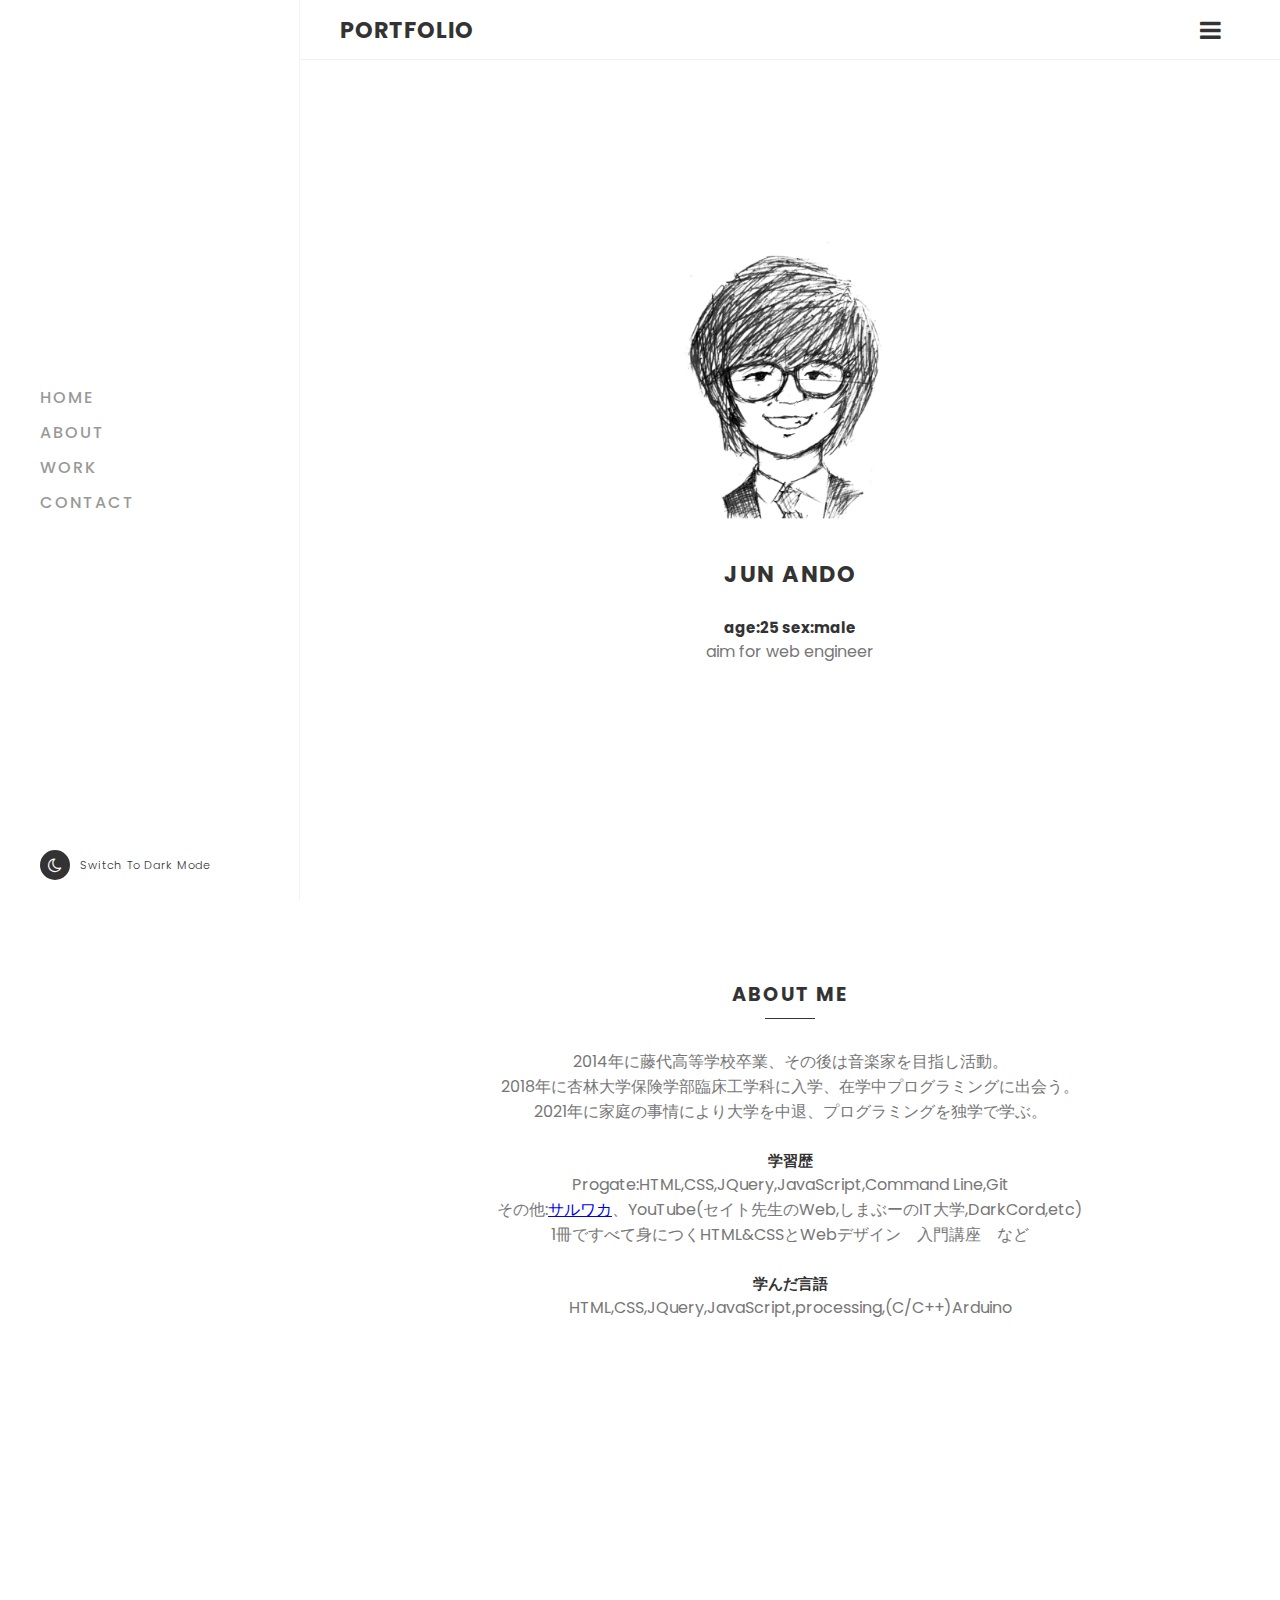
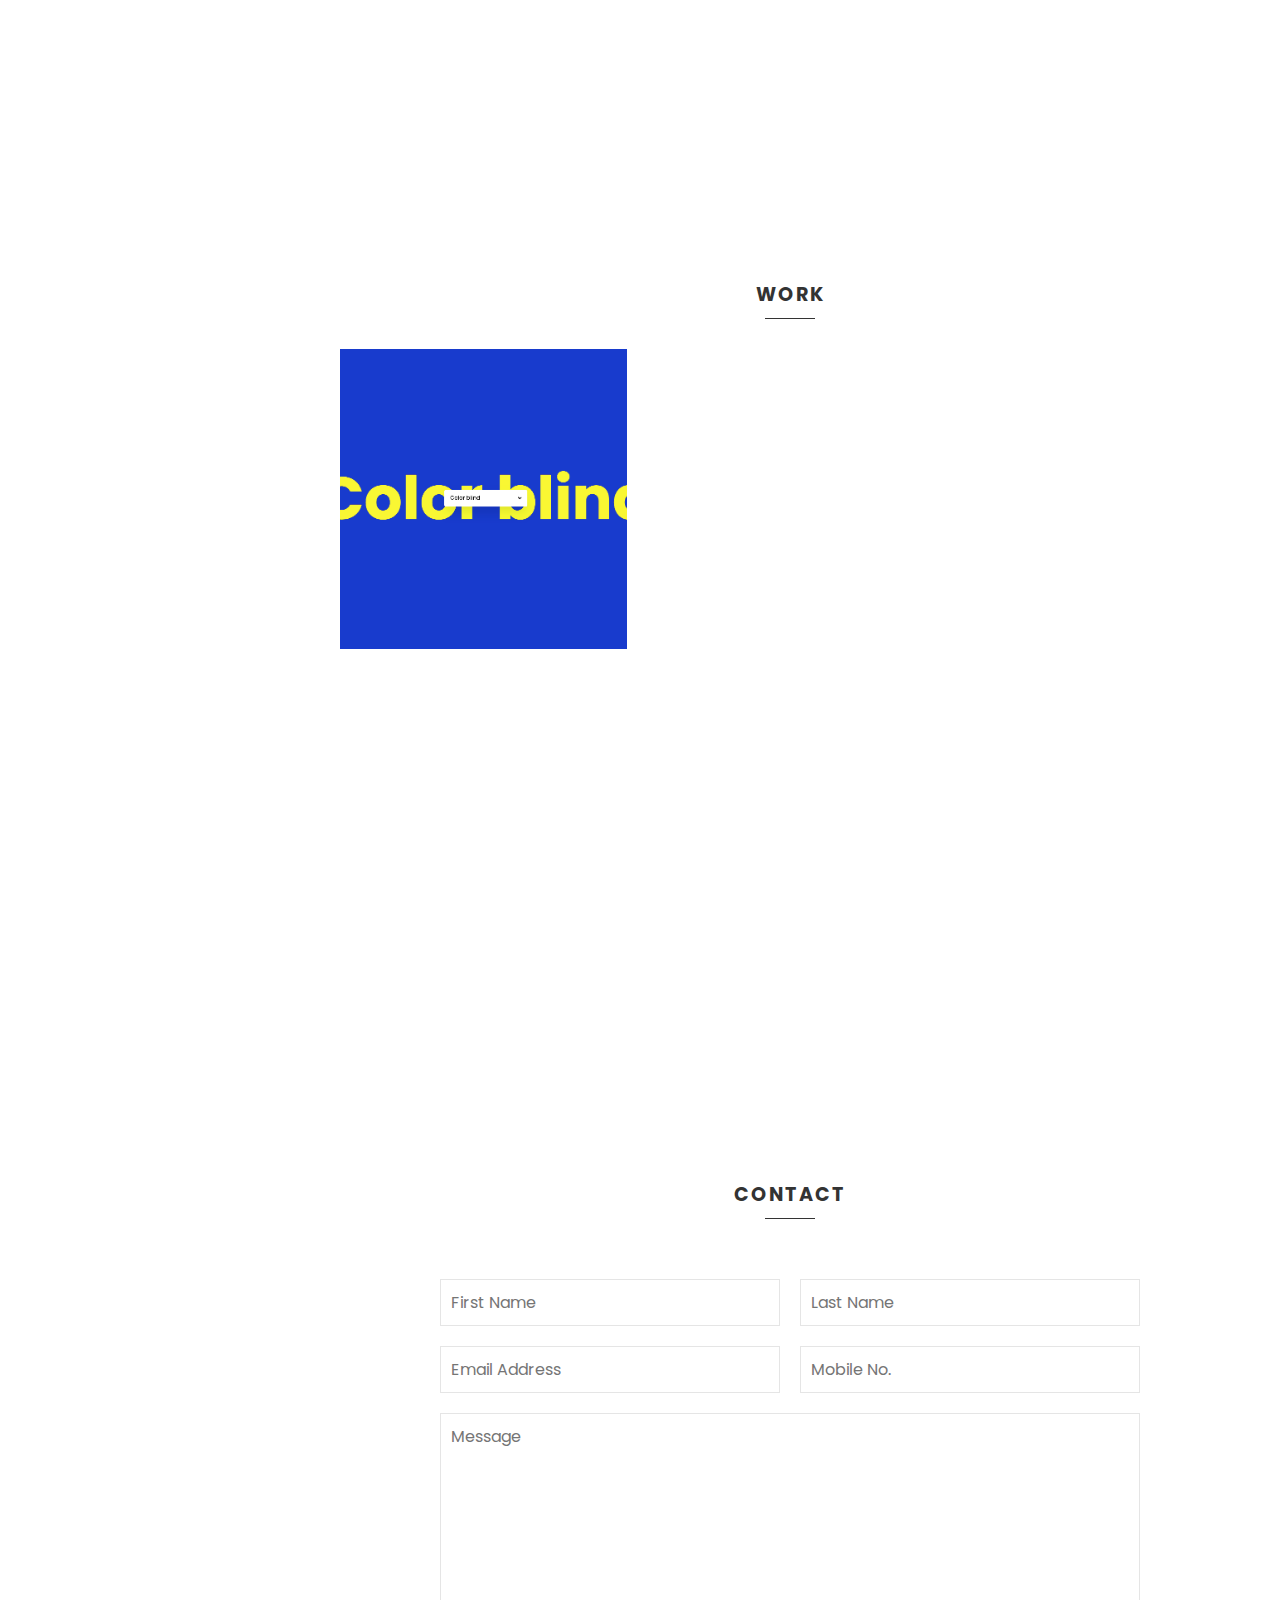
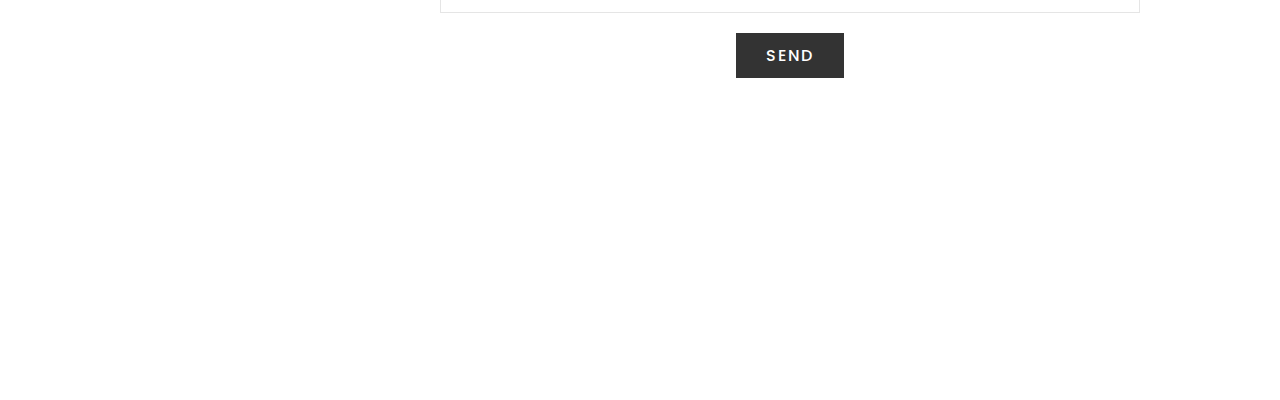
==== index.html @ 4589c66c "Add new" ====
<!DOCTYPE html>
<html>
  <head>
    <meta name="viewport" content="width=device-width, initial-scale=1.0" />
    <title>Complete Responsive Portfolio Website</title>
    <link
      rel="stylesheet"
      href="https://cdnjs.cloudflare.com/ajax/libs/font-awesome/4.7.0/css/font-awesome.css"
      integrity="sha512-5A8nwdMOWrSz20fDsjczgUidUBR8liPYU+WymTZP1lmY9G6Oc7HlZv156XqnsgNUzTyMefFTcsFH/tnJE/+xBg=="
      crossorigin="anonymous"
      referrerpolicy="no-referrer"
    />
    <link rel="stylesheet" type="text/css" href="style.css" />
  </head>
  <body>
    <div class="container">
      <div class="navigation">
        <ul>
          <li><a href="#banner" onclick="toggleMenu();">Home</a></li>
          <li><a href="#about" onclick="toggleMenu();">About</a></li>
          <li><a href="#work" onclick="toggleMenu();">Work</a></li>
          <li><a href="#contact" onclick="toggleMenu();">Contact</a></li>
        </ul>
        <div class="themeSwitch"></div>
      </div>
      <div class="main">
        <div class="topbar">
          <a href="#" class="logo">Portfolio</a>
          <div class="selecter">
            <div class="toggle">
              <i class="fa fa-bars" aria-hidden="true"></i>
            </div>
          </div>
        </div>

        <!-- banner -->
        <section class="banner" id="banner">
          <div class="content">
            <div class="imgBx">
              <img src="user.PNG" />
            </div>
            <h3>Jun Ando</h3>
            <br />
            <h5>age:25 sex:male</h5>
            <p>aim for web engineer</p>
          </div>
        </section>

        <!-- About -->
        <section class="about adjust" id="about">
          <div class="title">
            <h2>About Me</h2>
          </div>
          <div class="content">
            <div class="textBox">
              <h5></h5>
              <p>
                2014年に藤代高等学校卒業、その後は音楽家を目指し活動。
                <br />
                2018年に杏林大学保険学部臨床工学科に入学、在学中プログラミングに出会う。
                <br />
                2021年に家庭の事情により大学を中退、プログラミングを独学で学ぶ。
              </p>
              <br />
              <h5>学習歴</h5>
              <p>Progate:HTML,CSS,JQuery,JavaScript,Command Line,Git
              <br />
              その他:<a href="https://saruwakakun.com/">サルワカ</a
              >、YouTube(セイト先生のWeb,しまぶーのIT大学,DarkCord,etc)
              <br />
              1冊ですべて身につくHTML&CSSとWebデザイン　入門講座　など
							</p>
            <br />
            <h5>学んだ言語</h5>
            <p>HTML,CSS,JQuery,JavaScript,processing,(C/C++)Arduino</p>
          </div>
        </section>

        <!-- work -->
        <section class="project adjust" id="work">
          <div class="title">
            <h2>Work</h2>
            <div></div>
          </div>
          <div class="content">
            <div class="workBx">
              <div class="imgBx">
                <img src="work1.png" />
              </div>
              <a href="color.html" class="textBx">
                <h3>For color blind design</h3>
              </a>
            </div>
          </div>
        </section>

        <!-- Contact -->
        <section class="contact adjust" id="contact">
          <div class="title">
            <h2>Contact</h2>
          </div>
          <div class="contactForm">
            <div class="row">
              <input type="text" name="" placeholder="First Name" />
              <input type="text" name="" placeholder="Last Name" />
            </div>
            <div class="row">
              <input type="text" name="" placeholder="Email Address" />
              <input type="text" name="" placeholder="Mobile No." />
            </div>
            <div class="row2">
              <textarea placeholder="Message"></textarea>
            </div>
            <div class="row2">
              <input type="submit" value="Send" />
            </div>
          </div>
        </section>     
      </div>
    </div>
      <script type="text/javascript" src="menu.js"></script>
      <script type="text/javascript" src="res.js"></script>
      <script type="text/javascript" src="Dark.js"></script>
  </body>
</html>
---- style.css ----
@import url("https://fonts.googleapis.com/css?family=Poppins:200,300,400,500,600,700,800,900&display=swap");

* {
  margin: 0;
  padding: 0;
  box-sizing: border-box;
  font-family: "Poppins", sans-serif;
  scroll-behavior: smooth;
}
:root {
  --black: #333;
  --black2: #333;
  --white: #fff;
  --white2: #fff;
}
.dark {
  --black: #fff;
  --black2: #444;
  --white: #333;
  --white2: #444;
}
body {
  overflow-x: hidden;
}
body.dark {
  background: #333;
}
.container {
  position: relative;
  width: 100%;
}
.navigation {
  position: fixed;
  width: 300px;
  height: 100%;
  border-right: 1px solid rgba(0, 0, 0, 0.05);
  background: var(--white2);
  display: flex;
  justify-content: center;
  align-items: center;
  overflow: hidden;
  transition: width 0.5s, left 0.5s;
}
.dark .navigation {
  border-right: 1px solid rgba(0, 0, 0, 0.5);
}
.navigation.active {
  width: 0;
}
.navigation ul {
  position: relative;
  top: 0;
  left: 0;
  width: 100%;
  padding: 20px 40px;
}
.navigation ul li {
  position: relative;
  width: 100%;
  list-style: none;
}
.navigation ul li a {
  position: relative;
  display: block;
  width: 100%;
  margin: 10px 0;
  white-space: normal;
  display: flex;
  text-transform: uppercase;
  text-decoration: none;
  color: var(--black);
  font-weight: 500;
  letter-spacing: 2px;
  opacity: 0.5;
}
.navigation ul li a:hover {
  opacity: 1;
}
.main {
  position: absolute;
  width: calc(100% - 300px);
  left: 300px;
  background: var(--white);
  min-height: 100vh;
  transition: width 0.5s, left 0.5s;
}
.main.active {
  width: calc(100% - 0px);
  left: 0px;
}
.main .topbar {
  position: fixed;
  top: 0;
  width: calc(100% - 300px);
  left: 300px;
  background: var(--white2);
  border-bottom: 1px solid rgba(0, 0, 0, 0.05);
  height: 60px;
  padding: 0 40px;
  display: flex;
  justify-content: space-between;
  align-items: center;
  z-index: 10000;
  transition: width 0.5s, left 0.5s;
}
.dark .main .topbar {
  border-bottom: 1px solid rgba(0, 0, 0, 0.5);
}
.main .topbar.active {
  width: calc(100% - 0px);
  left: 0px;
}
.main .topbar .logo {
  color: var(--black);
  font-weight: 700;
  text-decoration: none;
  font-size: 1.4em;
  text-transform: uppercase;
  letter-spacing: 1px;
}
.main .topbar .toggle {
  position: relative;
  width: 60px;
  height: 60px;
  cursor: pointer;
  display: flex;
  justify-content: center;
  align-items: center;
  font-size: 24px;
  color: var(--black);
}

section {
  position: relative;
  min-height: 100vh;
}
.banner {
  display: flex;
  justify-content: center;
  align-items: center;
  padding: 0 20px;
}
.banner .content {
  display: flex;
  flex-direction: column;
  align-items: center;
  justify-content: center;
}
.banner .imgBx {
  position: relative;
  width: 300px;
  height: 300px;
  overflow: hidden;
  border-radius: 50%;
  margin-bottom: 20px;
}
.banner .imgBx img {
  position: absolute;
  top: 0;
  left: 0;
  width: 100%;
  height: 100%;
  object-fit: cover;
}
h3 {
  position: relative;
  font-size: 1.4em;
  color: var(--black);
  letter-spacing: 2px;
  text-transform: uppercase;
}
p {
  color: #777;
  text-align: center;
}
.dark p {
  color: var(--black);
}
.btn {
  position: relative;
  display: inline-block;
  padding: 10px 30px;
  background: var(--black2);
  color: #fff;
  font-weight: 400;
  letter-spacing: 1px;
  margin-top: 10px;
  text-decoration: none;
}
.dark .btn:hover {
  background: #2196f3;
}

.adjust {
  position: relative;
  min-height: 100vh;
  width: 100%;
  padding: 0 40px;
  padding-top: 80px;
  background: var(--white);
  color: var(--black);
  display: inline-block;
}

h5 {
  font-size: 15px;
  color: var(--black);
}

.title {
  width: 100%;
  text-align: center;
}
.title h2 {
  position: relative;
  text-transform: uppercase;
  letter-spacing: 2px;
  font-size: 1.2em;
  margin-bottom: 30px;
}
.title h2::before {
  content: "";
  position: absolute;
  left: 50%;
  transform: translateX(-50%);
  bottom: -10px;
  width: 50px;
  height: 1px;
  background: var(--black);
}
.about .content {
  margin-top: 40px;
  text-align: center;
}

.project .content {
  display: grid;
  grid-template-columns: repeat(3, 1fr);
  grid-gap: 20px;
  margin: 40px 0;
}
.project .content .workBx {
  position: relative;
  width: 100%;
  height: 300px;
  overflow: hidden;
}
.project .content .workBx .imgBx {
  position: relative;
  width: 100%;
  height: 100%;
  transform: translateY(0);
  transition: 0.5s ease-in-out;
}
.project .content .workBx:hover .imgBx {
  transform: translateY(-100%);
}
.project .content .workBx .imgBx img {
  position: absolute;
  top: 0;
  left: 0;
  width: 100%;
  height: 100%;
  object-fit: cover;
}
.project .content .workBx .textBx {
  position: absolute;
  top: 0;
  left: 0;
  width: 100%;
  height: 100%;
  background: var(--black);
  display: flex;
  justify-content: center;
  align-items: center;
  transform: translateY(100%);
  transition: 0.5s ease-in-out;
}
.dark .project .content .workBx .textBx {
  background: #444;
}
.project .content .workBx:hover .textBx {
  transform: translateY(0);
}
.project .content .workBx .textBx h3 {
  color: #fff;
  font-size: 1em;
}
.tstimonials .content {
  display: grid;
  grid-template-columns: repeat(2, 1fr);
  grid-gap: 20px;
  margin: 40px 0;
}
.tstimonials .content .testimonialsBox {
  background: var(--white2);
  border: 1px solid rgba(0, 0, 0, 0.05);
  box-shadow: 0 5px 15px rgba(0, 0, 0, 0.05);
  padding: 20px;
}
.dark .tstimonials .content .testimonialsBox:hover {
  background: #2196f3;
}
.tstimonials .content .testimonialsBox .imgBx {
  position: relative;
  width: 80px;
  height: 80px;
  margin-bottom: 10px;
}
.tstimonials .content .testimonialsBox .imgBx img {
  position: absolute;
  top: 0;
  left: 0;
  width: 100%;
  height: 100%;
  object-fit: cover;
}
.tstimonials .content .testimonialsBox p {
  font-style: italic;
}
.tstimonials .content .testimonialsBox h4 {
  text-align: right;
  margin-top: 20px;
  text-transform: uppercase;
  letter-spacing: 2px;
  font-size: 1em;
  color: var(--black);
  line-height: 1.2em;
  font-weight: 600;
  border-right: 4px solid var(--black);
  padding-right: 10px;
}
.tstimonials .content .testimonialsBox h4 span {
  text-transform: initial;
  color: #aaa;
  letter-spacing: 1px;
  font-weight: 300;
  font-size: 0.7em;
}

.contact {
  display: flex;
  justify-content: flex-start;
  align-items: center;
  flex-direction: column;
}
.contact .contactForm {
  position: relative;
  width: 100%;
  max-width: 700px;
  margin-top: 20px;
}
.contact .contactForm .row {
  width: 100%;
  display: grid;
  grid-template-columns: repeat(2, 1fr);
  grid-gap: 20px;
  margin-top: 20px;
}
.contact .contactForm .row2 {
  width: 100%;
  display: flex;
  justify-content: center;
  align-items: center;
  margin-top: 20px;
}
.contact .contactForm .row input,
.contact .contactForm .row2 textarea {
  width: 100%;
  padding: 10px;
  border: none;
  outline: none;
  color: var(--black);
  background: var(--white2);
  font-size: 16px;
  border: 1px solid rgba(0, 0, 0, 0.1);
}
.contact .contactForm .row2 textarea {
  resize: none;
  height: 200px;
}
.contact .contactForm .row2 input[type="submit"] {
  background: var(--black2);
  color: #fff;
  padding: 10px 30px;
  display: inline-block;
  font-weight: 500;
  letter-spacing: 2px;
  cursor: pointer;
  font-size: 16px;
  text-transform: uppercase;
  max-width: 150px;
  border: none;
}
.dark .contact .contactForm .row2 input[type="submit"]:hover {
  background: #2196f3;
}
.copyright {
  position: relative;
  bottom: 0;
  padding: 10px 40px;
  text-align: center;
}
/* Dark and Light mode switch */
.themeSwitch {
  position: absolute;
  bottom: 20px;
  left: 40px;
  width: 30px;
  height: 30px;
  background: var(--black);
  color: var(--white);
  cursor: pointer;
  border-radius: 50%;
  display: flex;
  justify-content: center;
  align-items: center;
}

.themeSwitch::before {
  content: "\f186";
  font-family: fontAwesome;
}
.dark .themeSwitch::before {
  content: "\f185";
  font-family: fontAwesome;
}
.themeSwitch::after {
  content: "Switch To Dark Mode";
  position: absolute;
  left: 40px;
  font-size: 0.7em;
  color: var(--black);
  white-space: nowrap;
  font-weight: 300;
  letter-spacing: 1px;
  pointer-events: none;
}
.dark .themeSwitch::after {
  content: "Switch To Light Mode";
}

/* Now, Make it responsive */
@media (max-width: 992px) {
  .themeSwitch {
    left: 20px;
  }
  .navigation {
    left: -100%;
  }
  .navigation.active {
    left: 0;
    width: 100%;
  }
  .main {
    width: 100%;
    left: 0;
  }
  .main.active {
    left: 100%;
  }
  .main .topbar {
    width: 100%;
    left: 0;
    padding: 0 20px;
  }
  .navigation ul {
    padding: 20px 20px;
  }
  .banner .imgBx {
    width: 250px;
    height: 250px;
  }
  .banner h3,
  .banner p {
    text-align: center;
  }
  .adjust {
    padding: 0 20px;
    padding-top: 80px;
  }
  .about .content {
    flex-direction: column;
  }
  .about .content .textBox {
    width: 100%;
    min-width: 100%;
  }
  .about .content .imgBx {
    margin-left: 0;
    margin-top: 20px;
  }
  .services .content {
    grid-template-columns: repeat(2, 1fr);
  }
  .project .content {
    grid-template-columns: repeat(2, 1fr);
  }
}
@media (max-width: 767px) {
  .services .content {
    grid-template-columns: repeat(1, 1fr);
  }
  .project .content {
    grid-template-columns: repeat(1, 1fr);
  }
  .tstimonials .content {
    grid-template-columns: repeat(1, 1fr);
  }
  .contact .contactForm .row {
    grid-template-columns: repeat(1, 1fr);
  }
  .contact {
    margin-bottom: 100px;
  }
  .copyright {
    padding: 10px 20px;
  }
}

.bg {
  position: absolute;
  top: 0;
  left: 0;
  width: 100%;
  height: 100%;
  transition: 0.5s;
  background: #f00;
  display: flex;
  justify-content: center;
  align-items: center;
  font-size: 25vw;
  font-weight: 700;
  white-space: nowrap;
  user-select: none;
  color: rgba(0, 0, 0, 0.1);
}
select {
  position: relative;
  padding: 10px;
  border: none;
  outline: none;
  min-width: 200px;
  border-radius: 4px;
  border-right: 10px solid #fff;
  box-shadow: 0 15px 25px rgba(0, 0, 0, 0.1);
}
select option {
  border-radius: 4px;
}
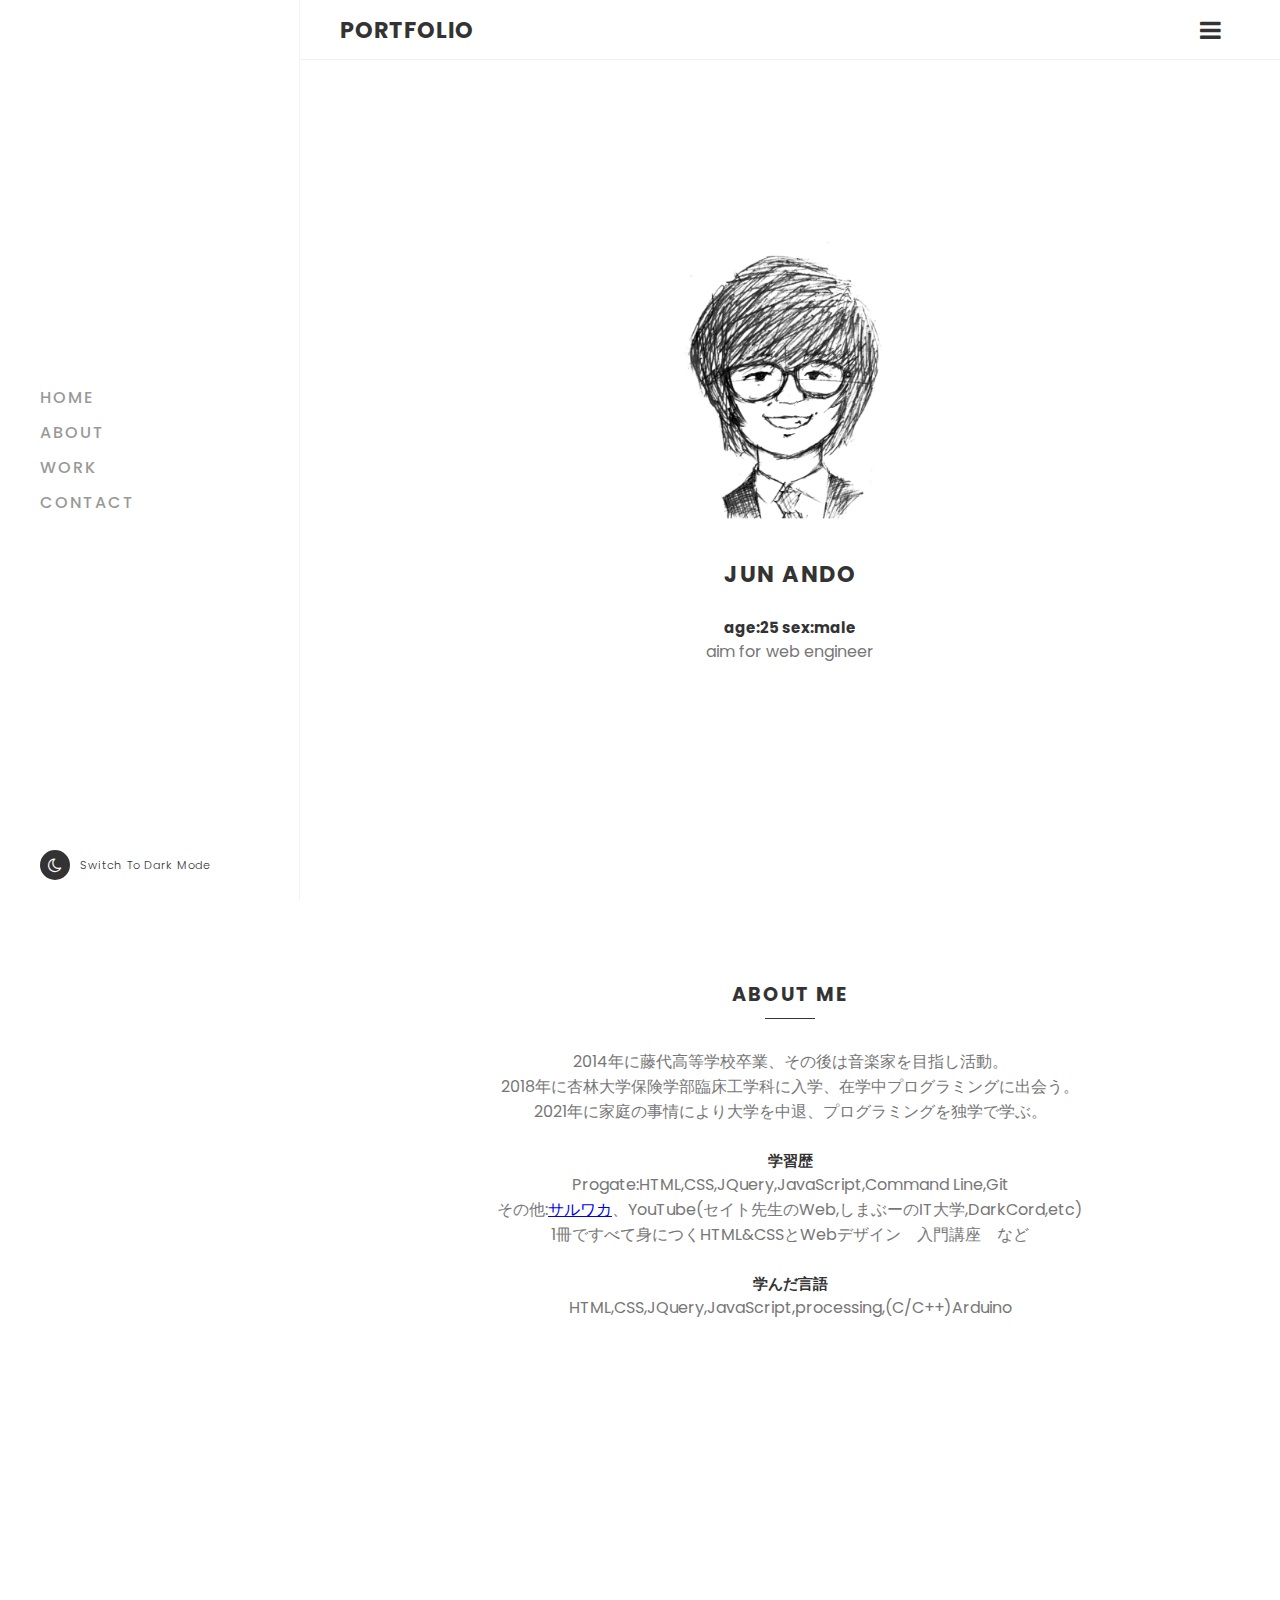
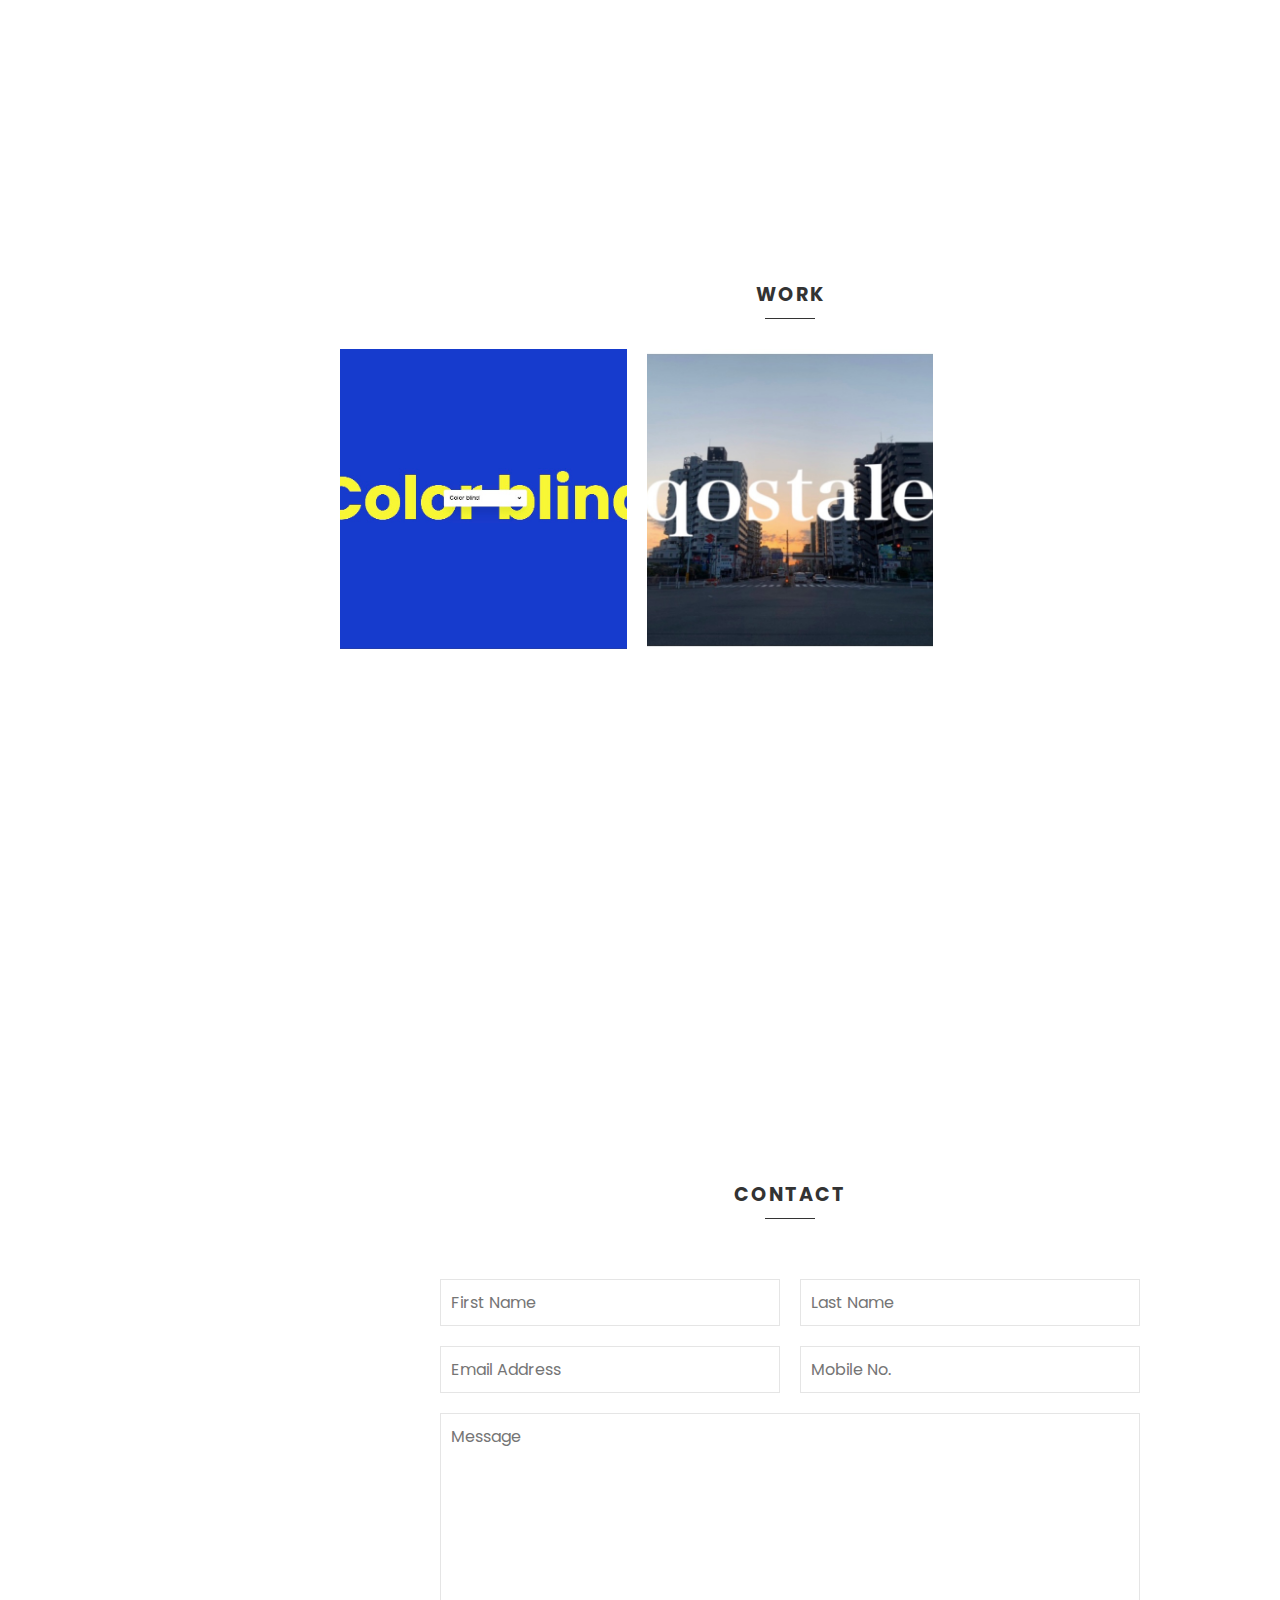
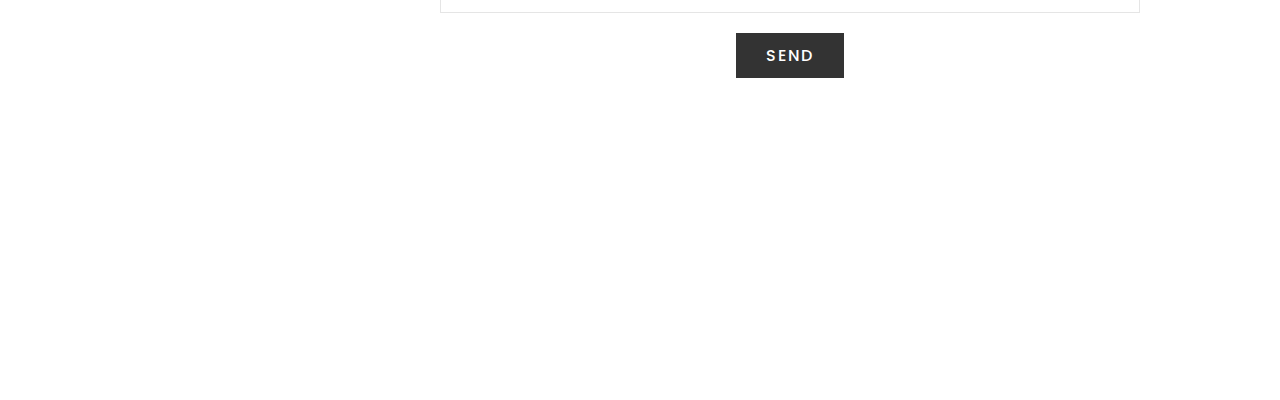
==== commit e492597f: "Add files via upload" ====
--- a/index.html
+++ b/index.html
@@ -80,17 +80,24 @@
         <section class="project adjust" id="work">
           <div class="title">
             <h2>Work</h2>
-            <div></div>
           </div>
           <div class="content">
             <div class="workBx">
-              <div class="imgBx">
-                <img src="work1.png" />
-              </div>
-              <a href="color.html" class="textBx">
-                <h3>For color blind design</h3>
-              </a>
-            </div>
+                <div class="imgBx">
+                  <img src="picture/work1.jpg">
+                </div>
+						<a href="blind color/color.html" class="textBx">
+							<h3>For color blind design</h3>
+						</a>
+					</div>
+					<div class="workBx">
+						<div class="imgBx">
+							<img src="picture/work2.jpg">
+						</div>
+						<a href="qostale_s_homepage/index.html" class="textBx">
+							<h3>Project 02</h3>
+						</a>
+					</div>
           </div>
         </section>
 
